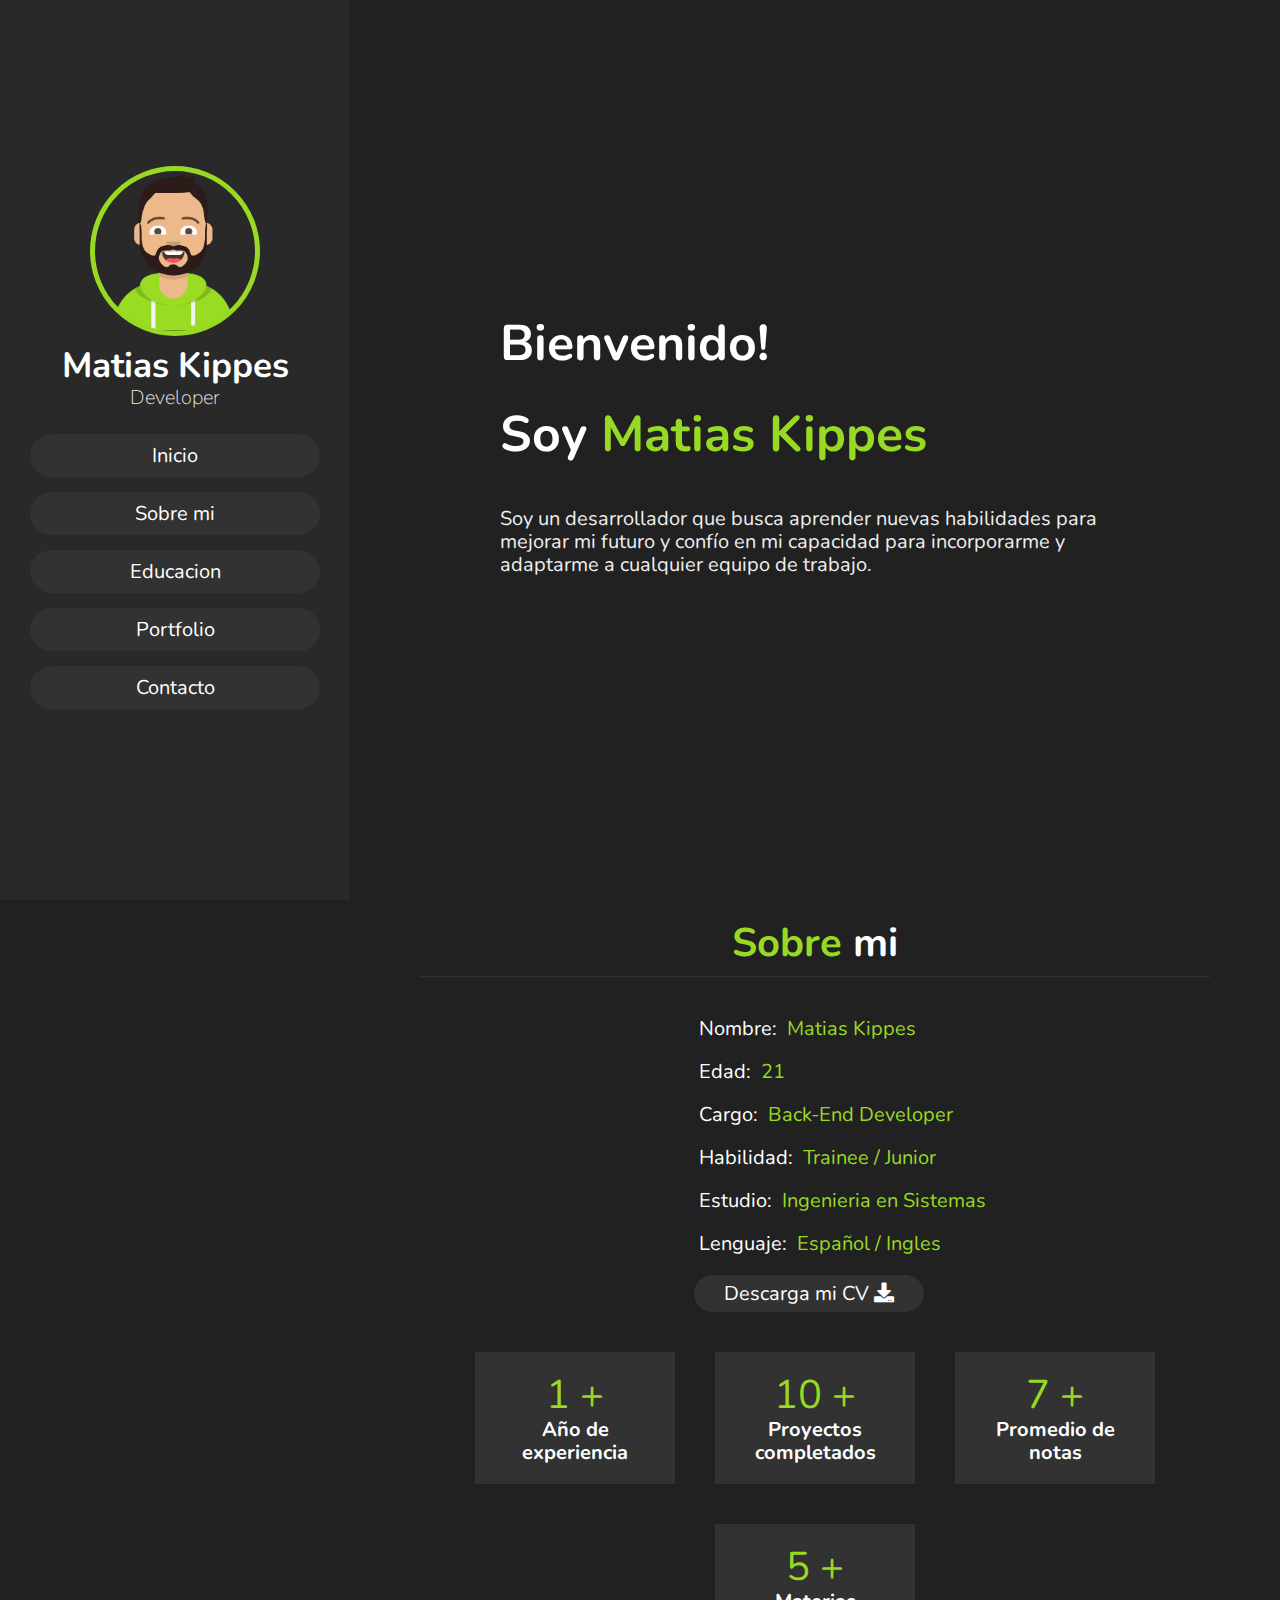
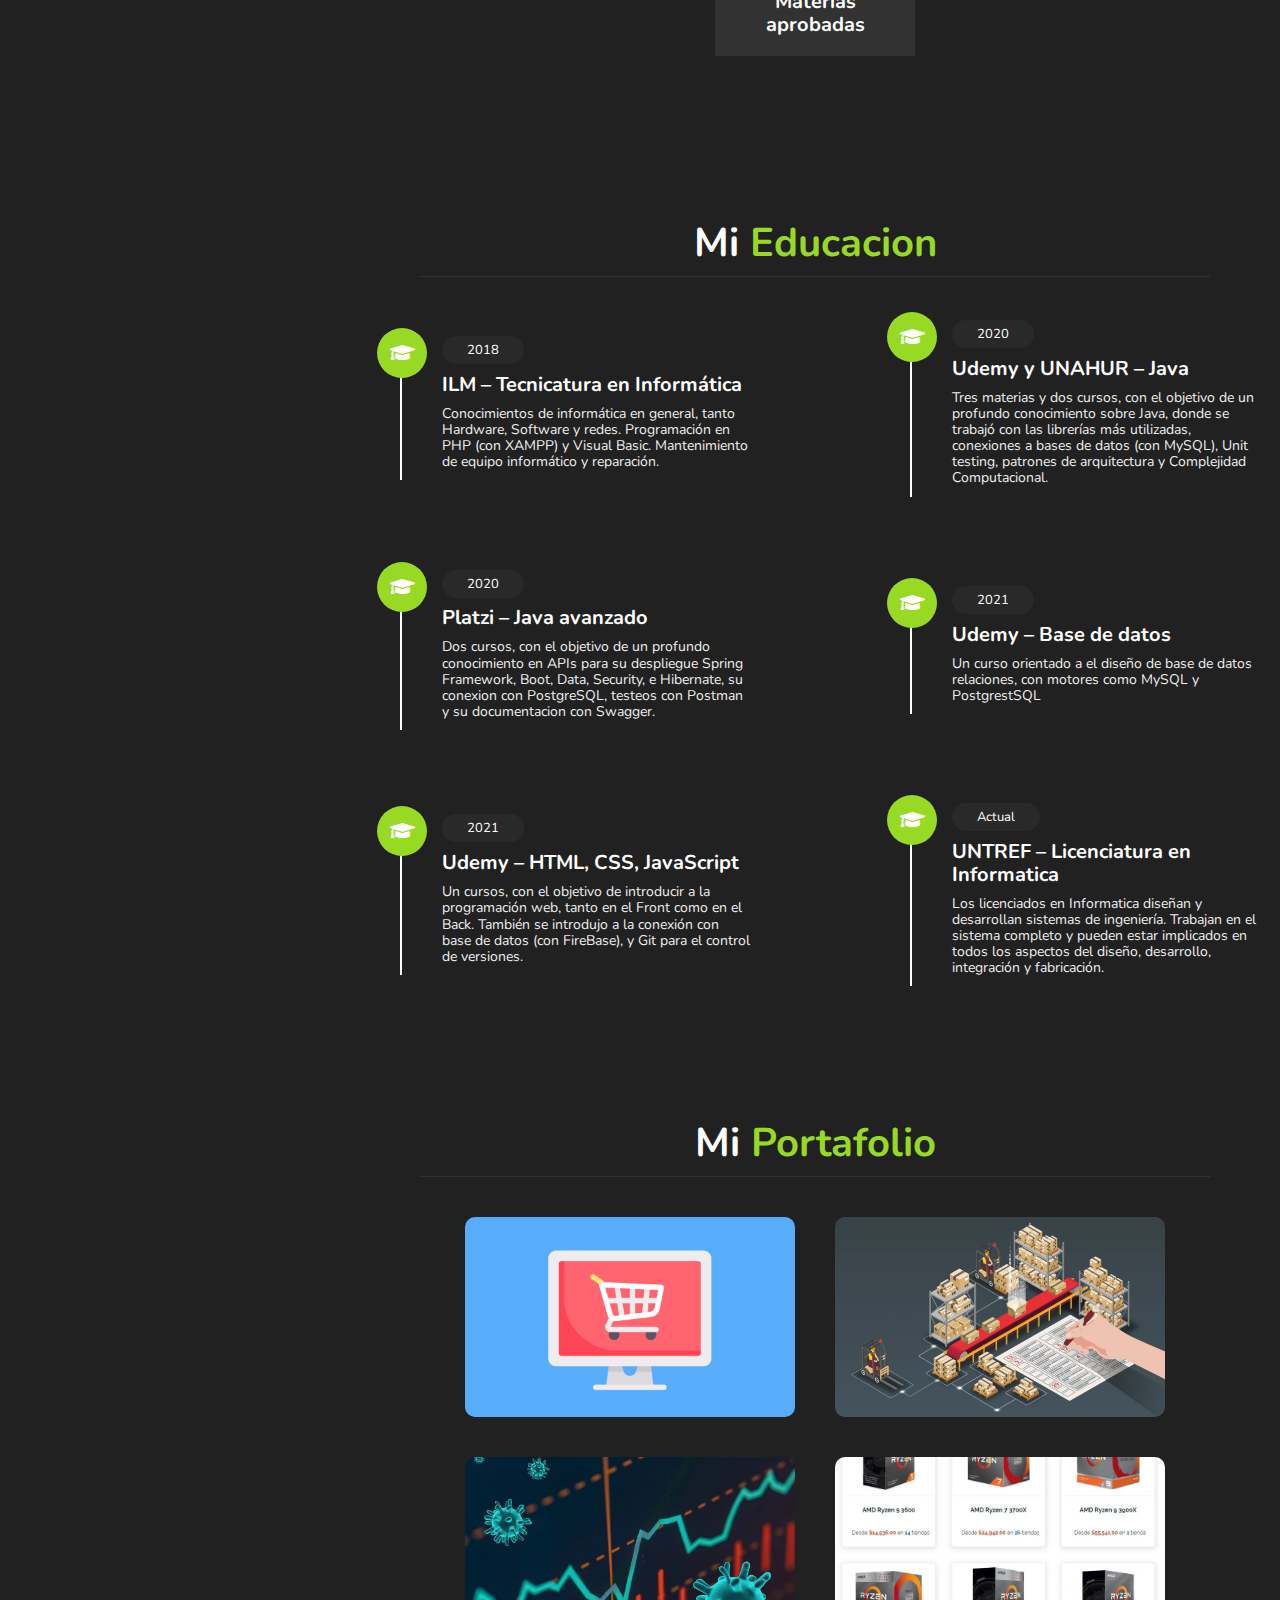
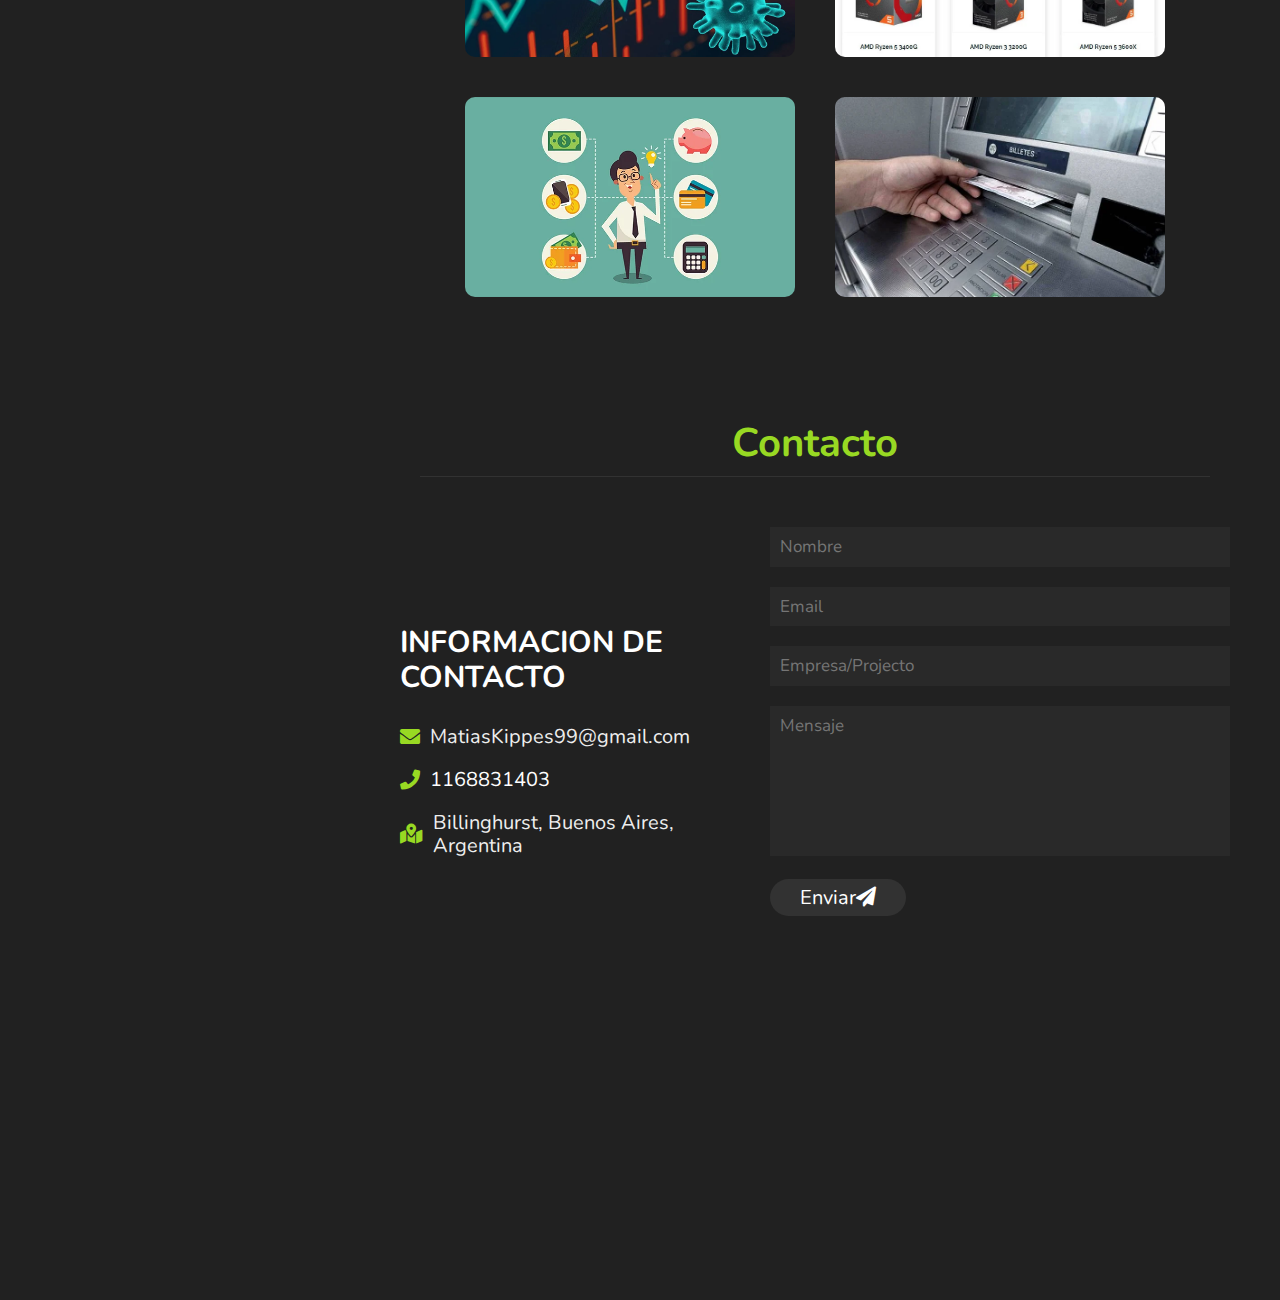
==== index.html @ c822c5a3 "Proyect Base" ====
<!DOCTYPE html>
<html lang="es">

    <head>
        <meta charset="UTF-8">
        <meta http-equiv="X-UA-Compatible" content="IE=edge">
        <meta name="viewport" content="width=device-width, initial-scale=1.0">
        <link rel="stylesheet" href="styles/normalize.css">
        <link rel="stylesheet" href="styles/style.css">
        <link rel="icon" type="image/png" href="images/portfolio.png" />
        <link rel="stylesheet" href="https://cdnjs.cloudflare.com/ajax/libs/font-awesome/5.15.3/css/all.min.css">
        <title>Matias Kippes</title>
    </head>

    <body>
        <header>
            <div class="user">
                <div class="profile-picture"></div>
                <h3 class="name">Matias Kippes</h3>
                <p class="post">Developer</p>
            </div>
            <nav class="navbar">
                <ul>
                    <li><a class="navbar__item" href="#home">Inicio</a></li>
                    <li><a class="navbar__item" href="#about">Sobre mi</a></li>
                    <li><a class="navbar__item" href="#education">Educacion</a></li>
                    <li><a class="navbar__item" href="#portfolio">Portfolio</a></li>
                    <li><a class="navbar__item" href="#contact">Contacto</a></li>
                </ul>
            </nav>
        </header>
        <div id="menu" class="fas fa-bars"></div>
        <section class="home" id="home">
            <h3>Bienvenido!</h3>
            <h1>Soy <span>Matias Kippes</span></h1>
            <p>Soy un desarrollador que busca aprender nuevas habilidades para mejorar mi futuro y confío en mi capacidad para incorporarme y adaptarme a cualquier equipo de trabajo.</p>
        </section>
        <section class="about" id="about">
            <h1 class="heading"><span>Sobre</span> mi</h1>
            <div class="row">
                <div class="info">
                    <h3><span>Nombre:</span> Matias Kippes</h3>
                    <h3><span>Edad:</span> 21</h3>
                    <h3><span>Cargo:</span> Back-End Developer</h3>
                    <h3><span>Habilidad:</span> Trainee / Junior</h3>
                    <h3><span>Estudio:</span> Ingenieria en Sistemas</h3>
                    <h3><span>Lenguaje:</span> Español / Ingles</h3>
                    <a href="data/Ramiro Ambrosetti CV.pdf"><button class="btn btn-cv">Descarga mi CV <i class="fas fa-download"></i></button></a>
                </div>
                <div class="counter">
                    <div class="box">
                        <span>1 +</span>
                        <h3>Año de experiencia</h3>
                    </div>
                    <div class="box">
                        <span>10 +</span>
                        <h3>Proyectos completados</h3>
                    </div>
                    <div class="box">
                        <span>7 +</span>
                        <h3>Promedio de notas</h3>
                    </div>
                    <div class="box">
                        <span>5 +</span>
                        <h3>Materias aprobadas</h3>
                    </div>
                </div>
            </div>
        </section>
        <section class="education" id="education">
            <h1 class="heading">Mi <span>Educacion</span></h1>
            <div class="box-container">
                <div class="box">
                    <i class="fas fa-graduation-cap"></i>
                    <span>2018</span>
                    <h3>ILM – Tecnicatura en Informática</h3>
                    <p>Conocimientos de informática en general, tanto Hardware, Software y redes. Programación en PHP (con XAMPP) y Visual Basic. Mantenimiento de equipo informático y reparación.</p>
                </div>
                <div class="box">
                    <i class="fas fa-graduation-cap"></i>
                    <span>2020</span>
                    <h3>Udemy y UNAHUR – Java</h3>
                    <p>Tres materias y dos cursos, con el objetivo de un profundo conocimiento sobre Java, donde se trabajó con las librerías más utilizadas, conexiones a bases de datos (con MySQL), Unit testing, patrones de arquitectura y Complejidad Computacional.</p>
                </div>
                <div class="box">
                    <i class="fas fa-graduation-cap"></i>
                    <span>2020</span>
                    <h3>Platzi – Java avanzado</h3>
                    <p>Dos cursos, con el objetivo de un profundo conocimiento en APIs para su despliegue Spring Framework, Boot, Data, Security, e Hibernate, su conexion con PostgreSQL, testeos con Postman y su documentacion con Swagger.</p>
                </div>
                <div class="box">
                    <i class="fas fa-graduation-cap"></i>
                    <span>2021</span>
                    <h3>Udemy – Base de datos</h3>
                    <p>Un curso orientado a el diseño de base de datos relaciones, con motores como MySQL y PostgrestSQL</p>
                </div>
                <div class="box">
                    <i class="fas fa-graduation-cap"></i>
                    <span>2021</span>
                    <h3>Udemy – HTML, CSS, JavaScript</h3>
                    <p>Un cursos, con el objetivo de introducir a la programación web, tanto en el Front como en el Back. También se introdujo a la conexión con base de datos (con FireBase), y Git para el control de versiones.</p>
                </div>
                <div class="box">
                    <i class="fas fa-graduation-cap"></i>
                    <span>Actual</span>
                    <h3>UNTREF – Licenciatura en Informatica</h3>
                    <p>Los licenciados en Informatica diseñan y desarrollan sistemas de ingeniería. Trabajan en el sistema completo y pueden estar implicados en todos los aspectos del diseño, desarrollo, integración y fabricación.</p>
                </div>
            </div>
        </section>
        <section class="portfolio" id="portfolio">
            <h1 class="heading">Mi <span>Portafolio</span></h1>
            <div class="box-container">
                <div class="box">
                    <img id="project_store" src="images/img6.jpg">
                </div>
                <div class="box">
                    <img id="project_inventory" src="images/img5.webp">
                </div>
                <div class="box">
                    <img id="project_covid" src="images/img1.webp">
                </div>
                <div class="box">
                    <img id="project_searcher" src="images/img3.webp">
                </div>
                <div class="box">
                    <img id="project_finance" src="images/img4.webp">
                </div>
                <div class="box">
                    <img id="project_cashier" src="images/img2.webp">
                </div>
            </div>
        </section>
        <section class="contact" id="contact">
            <h1 class="heading"><span>Contacto</span></h1>
            <div class="row">
                <div class="content">
                    <h3 class="title">Informacion de contacto</h3>
                    <div class="info">
                        <h3><i class="fas fa-envelope"></i>MatiasKippes99@gmail.com</h3>
                        <h3><i class="fas fa-phone"></i> <a class="info__link" href="https://wa.me/+541168831403">1168831403</a></h3>
                        <h3><i class="fas fa-map-marked-alt"></i> Billinghurst, Buenos Aires, Argentina</h3>
                    </div>
                </div>
                <form class="form">
                    <input type="text" placeholder="Nombre" class="box">
                    <input type="email" placeholder="Email" class="box">
                    <input type="text" placeholder="Empresa/Projecto" class="box">
                    <textarea name="" id="" cols="30" rows="10" class="box message" placeholder="Mensaje"></textarea>
                    <button type="submit" class="btn submit">Enviar<i class="fas fa-paper-plane"></i></button>
                </form>
            </div>
        </section>
        <script src="https://cdnjs.cloudflare.com/ajax/libs/jquery/3.6.0/jquery.min.js"></script>
        <script src="scripts/script.js"></script>
    </body>

</html>
---- styles/style.css ----
@import url('https://fonts.googleapis.com/css2?family=Nunito:wght@200;300;400;600&display=swap');
:root {
    --blue: #98D923;
    --dark: #212121;
    --darkgrey: #292929;
    --ligthgrey: #323232;
    --white: #fff;
    --ligthwhite: #eee;
}

* {
    font-family: 'Nunito', sans-serif;
    transition: all 0.3s linear;
}

*::selection {
    background: var(--blue);
    color: var(--ligthwhitewhite);
}

html {
    scroll-behavior: smooth;
    font-size: 62.5%;
    overflow-x: hidden;
}

html::-webkit-scrollbar {
    width: 1.4rem;
}

html::-webkit-scrollbar-track {
    background: var(--dark);
}

html::-webkit-scrollbar-thumb {
    background: var(--blue);
}

body {
    background: var(--dark);
    overflow-x: hidden;
    padding-left: 35rem;
}

section {
    min-height: 100vh;
    padding: 1rem;
}

.btn {
    padding: 0.7rem 3rem;
    background-color: var(--ligthgrey);
    color: var(--white);
    cursor: pointer;
    margin-top: 1rem;
    font-size: 2rem;
    border-radius: 5rem;
}

.btn:hover {
    background-color: var(--blue);
    color: var(--white);
}

.heading {
    text-align: center;
    margin: 0 6rem;
    font-size: 4rem;
    padding: 1rem;
    border-bottom: 0.1rem solid var(--ligthgrey);
    color: var(--white);
}

.heading span {
    color: var(--blue)
}

header {
    position: fixed;
    top: 0;
    left: 0;
    z-index: 1000;
    height: 100%;
    width: 35rem;
    background: var(--darkgrey);
    display: flex;
    align-items: center;
    justify-content: center;
    flex-flow: column;
    text-align: center;
}

.profile-picture {
    background: url(../images/face2.png);
    background-position: center;
    background-size: cover;
    height: 17rem;
    width: 17rem;
    border-radius: 50%;
    margin: auto;
    margin-bottom: 1rem;
    border: 0.5rem solid var(--blue);
    transition: all 0.1s linear;
}

.profile-picture:hover {
    background: url(../images/face.png);
    background-position: center;
    background-size: cover;
    height: 17rem;
    width: 17rem;
    border-radius: 50%;
    margin: auto;
    margin-bottom: 1rem;
    border: 0.5rem solid var(--blue);
}

header .user .name {
    font-size: 3.5rem;
    color: var(--white);
}

header .user .post {
    font-size: 2rem;
    color: var(--ligthwhite);
    font-weight: 200;
}

header .navbar {
    width: 100%;
}

header .navbar ul {
    list-style: none;
    padding: 1rem 3rem;
}

header .navbar ul li a {
    background: var(--ligthgrey);
    display: block;
    padding: 1rem;
    margin: 1.5rem 0;
    color: var(--white);
    font-size: 2rem;
    border-radius: 5rem;
}

header .navbar ul li a:hover {
    background: var(--blue);
}

#menu {
    position: fixed;
    top: 2rem;
    right: 2rem;
    background: var(--ligthgrey);
    color: var(--white);
    font-size: 2.5rem;
    cursor: pointer;
    padding: 1rem 1.5rem;
    z-index: 1000;
    display: none;
}

.home {
    display: flex;
    justify-content: center;
    flex-flow: column;
    padding: 0 15rem;
}

.home h3 {
    font-size: 5rem;
    color: var(--white);
}

.home h1 {
    font-size: 5rem;
    color: var(--white);
}

.home h1 span {
    font-size: 5rem;
    color: var(--blue);
}

.home p {
    font-size: 2rem;
    color: var(--ligthwhite);
    padding: 1rem 0;
}

.about .row {
    display: flex;
    align-items: center;
    justify-content: space-evenly;
    flex-wrap: wrap;
    padding: 1rem 0;
}

.about .row .info {
    padding: 2rem 1rem;
    padding-left: 6rem;
}

.info__link {
    text-decoration: none;
    color: var(--white);
}

.about .row .info h3 {
    font-size: 2rem;
    color: var(--blue);
    padding: 1rem 0;
    font-weight: normal;
}

.about .row .info span {
    color: var(--white);
    padding: 0 0.5rem;
}

.about .row .counter {
    display: flex;
    justify-content: center;
    flex-wrap: wrap;
}

.about .row .counter .box {
    width: 20rem;
    background: var(--ligthgrey);
    text-align: center;
    padding: 2rem;
    margin: 2rem;
}

.about .row .counter .box span {
    font-size: 4rem;
    color: var(--blue);
}

.about .row .counter .box h3 {
    font-size: 2rem;
    color: var(--white);
}

.education .box-container {
    display: flex;
    align-items: center;
    justify-content: space-between;
    flex-wrap: wrap;
    padding: 1rem 0;
    padding-left: 3rem;
}

.education .box-container .box {
    width: 35rem;
    margin: 4rem 1rem;
    padding-left: 4rem;
    border-left: 0.2rem solid var(--white);
    position: relative;
}

.education .box-container .box span {
    font-size: 1.3rem;
    background-color: var(--darkgrey);
    color: var(--white);
    border-radius: 5rem;
    padding: 0.5rem 2.5rem;
}

.education .box-container .box h3 {
    font-size: 2rem;
    color: var(--white);
    padding-top: 1.5rem;
}

.education .box-container .box p {
    font-size: 1.4rem;
    color: var(--ligthwhite);
    padding: 1rem 0;
}

.education .box-container .box i {
    position: absolute;
    top: -1.5rem;
    left: -2.5rem;
    height: 5rem;
    width: 5rem;
    border-radius: 50%;
    line-height: 5rem;
    text-align: center;
    font-size: 2rem;
    color: var(--white);
    background: var(--blue);
}

.portfolio .box-container {
    display: flex;
    align-items: center;
    justify-content: center;
    flex-wrap: wrap;
    padding: 2rem 0;
}

.portfolio .box-container .box {
    height: 20rem;
    width: 33rem;
    border-radius: 1rem;
    margin: 2rem;
    overflow: hidden;
    cursor: pointer;
}

.portfolio .box-container .box img {
    height: 100%;
    width: 100%;
    object-fit: cover;
}

.portfolio .box-container .box img:hover {
    transform: scale(1.2);
}

@media (max-width:1200px) {
    html {
        font-size: 55%;
    }
    .home {
        padding: 1rem 4rem;
    }
}

@media (max-width:1010px) {
    .education .box-container .box {
        width: 100%;
    }
}

@media (max-width:900px) {
    header {
        left: -120%;
        transition: all 0.4s linear;
    }
    #menu {
        display: block;
        transition: all 0.4s linear;
    }
    .toggle {
        opacity: 0.99;
        left: 0%;
        transition: all 0.4s linear;
    }
    body {
        padding: 0;
    }
    .education .box-container .box {
        width: 27rem;
    }
    .portfolio .box-container .box {
        width: 50%;
    }
    .portfolio .box-container .box {
        width: 80%;
    }
}

.contact .row {
    display: flex;
    align-items: center;
    justify-content: center;
    flex-wrap: wrap;
}

.contact .row .content {
    flex: 1 1 30rem;
    padding: 4rem;
    padding-bottom: 0;
}

.contact .row .content .title {
    text-transform: uppercase;
    color: var(--white);
    font-size: 3rem;
    padding-bottom: 2rem;
}

.contact .row .content .info h3 {
    display: flex;
    align-items: center;
    font-size: 2rem;
    color: var(--ligthwhite);
    padding: 1rem 0;
    font-weight: normal;
}

.contact .row .content .info h3 i {
    padding-right: 1rem;
    color: var(--blue);
}

.contact .row form {
    flex: 1 1 45rem;
    padding: 2rem;
    margin: 2rem;
    margin-bottom: 4rem;
}

.contact .row form .box {
    padding: 1rem;
    margin: 1rem 0;
    background: var(--darkgrey);
    color: var(--white);
    text-transform: none;
    font-size: 1.7rem;
    width: 100%;
}

.contact .row form .box::placeholder {
    text-transform: capitalize;
}

.contact .row form .message {
    height: 15rem;
    resize: none;
}

@media (max-width:768px) {
    html {
        font-size: 50%;
    }
    .home {
        padding: 1rem 2rem;
    }
    .portfolio .box-container .box {
        width: 80%;
    }
}

@media (max-width:520px) {
    header {
        width: 100vw;
    }
    .home {
        padding: 2rem;
    }
    .home h1,
    .home h1 span {
        font-size: 4rem;
    }
    html {
        font-size: 40%;
    }
    .btn-cv {
        margin-top: 2.5rem;
        text-align: center;
    }
    .box h3 {
        margin-top: 1.5rem;
        font-weight: 100;
    }
    .heading {
        margin: 0 3rem;
    }
    .about .row .counter .box {
        width: 70%;
    }
    .education .box-container .box {
        width: 100%;
    }
    .portfolio .box-container .box {
        width: 100%;
    }
    .contact .row form {
        margin: 3rem 0;
    }
}
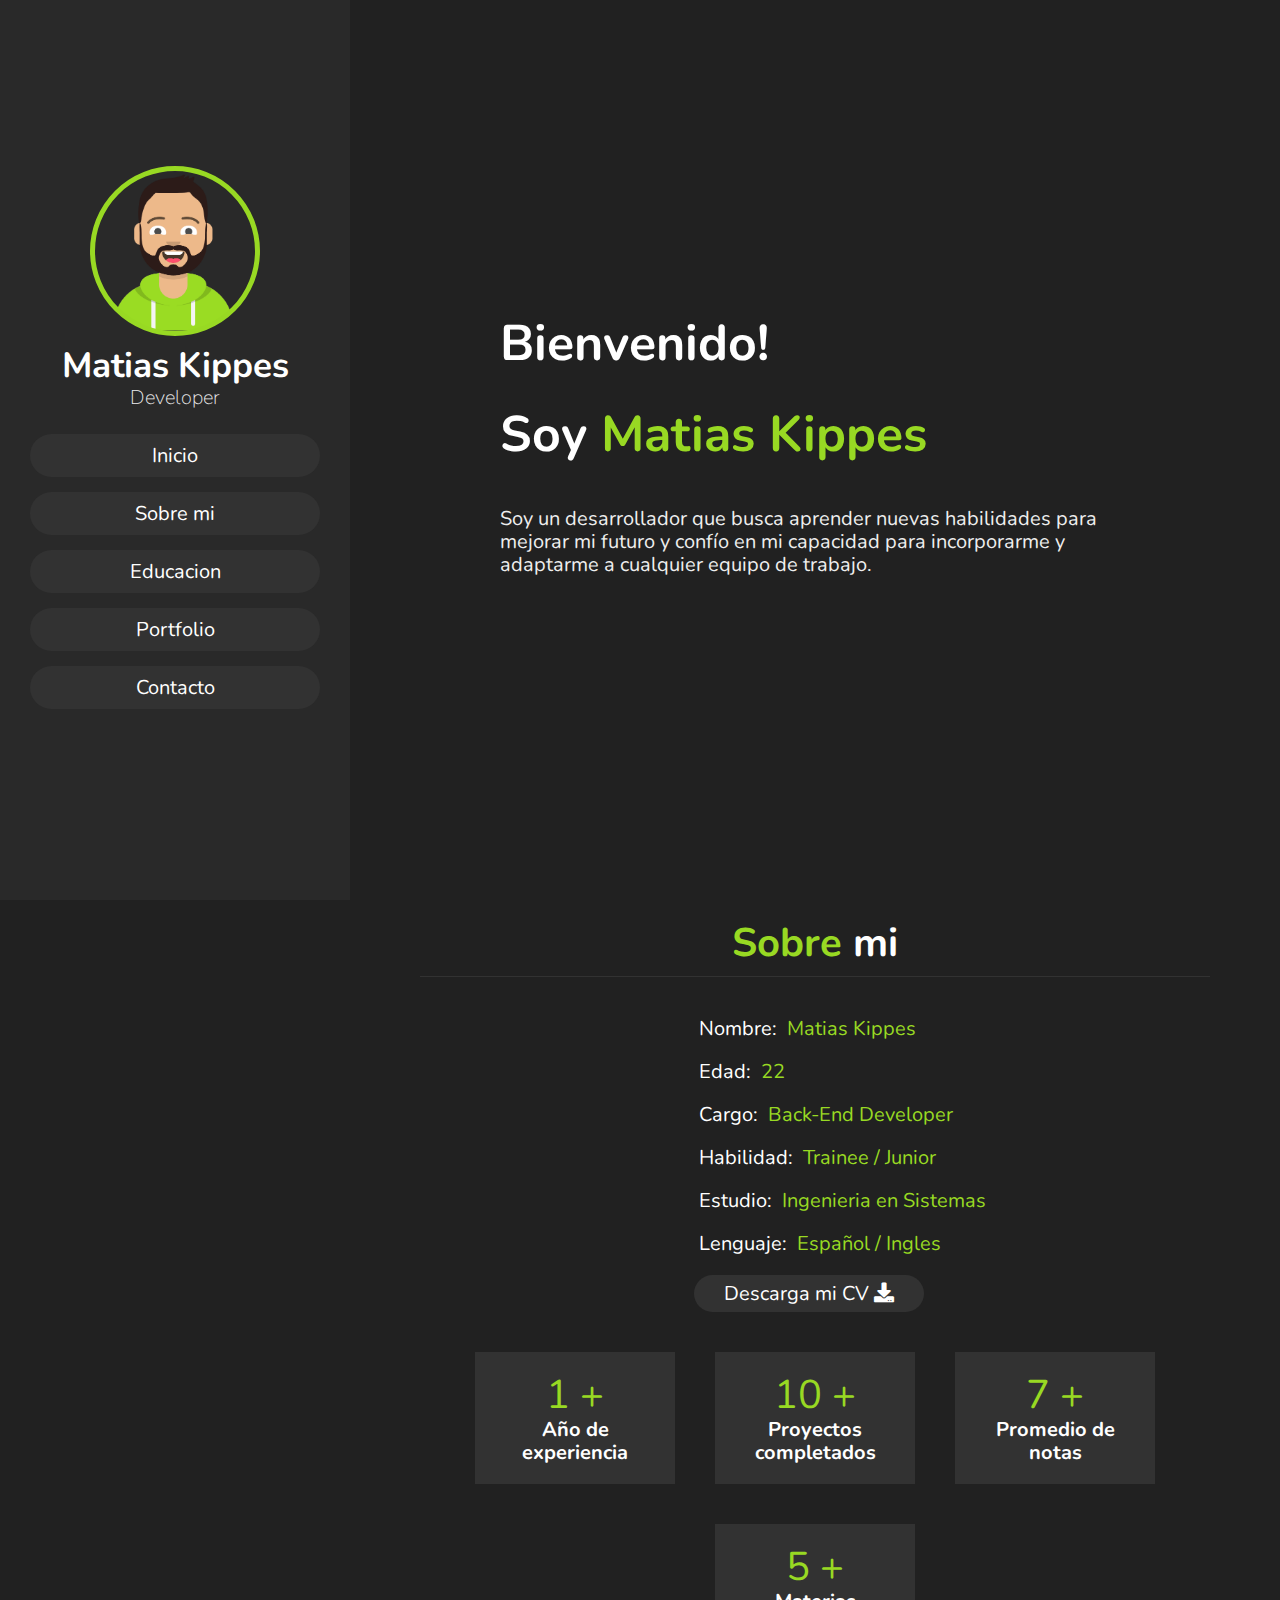
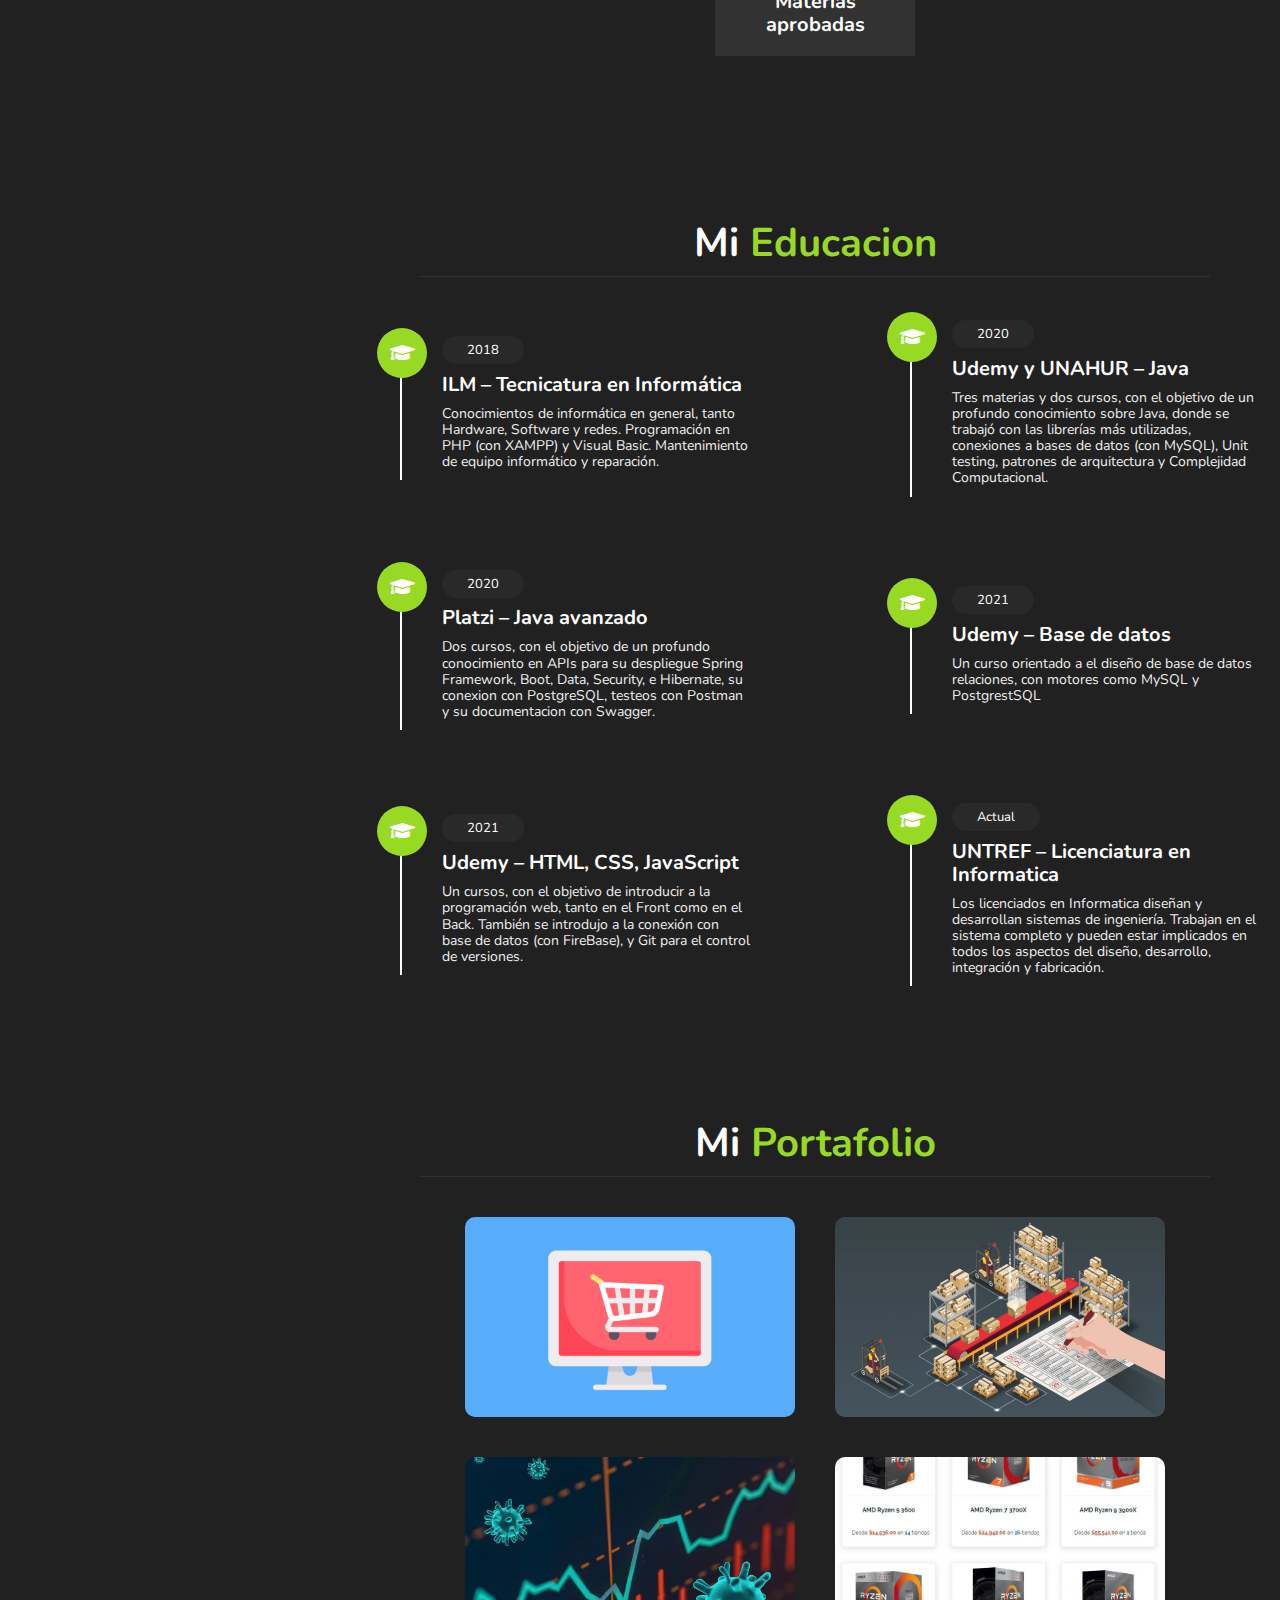
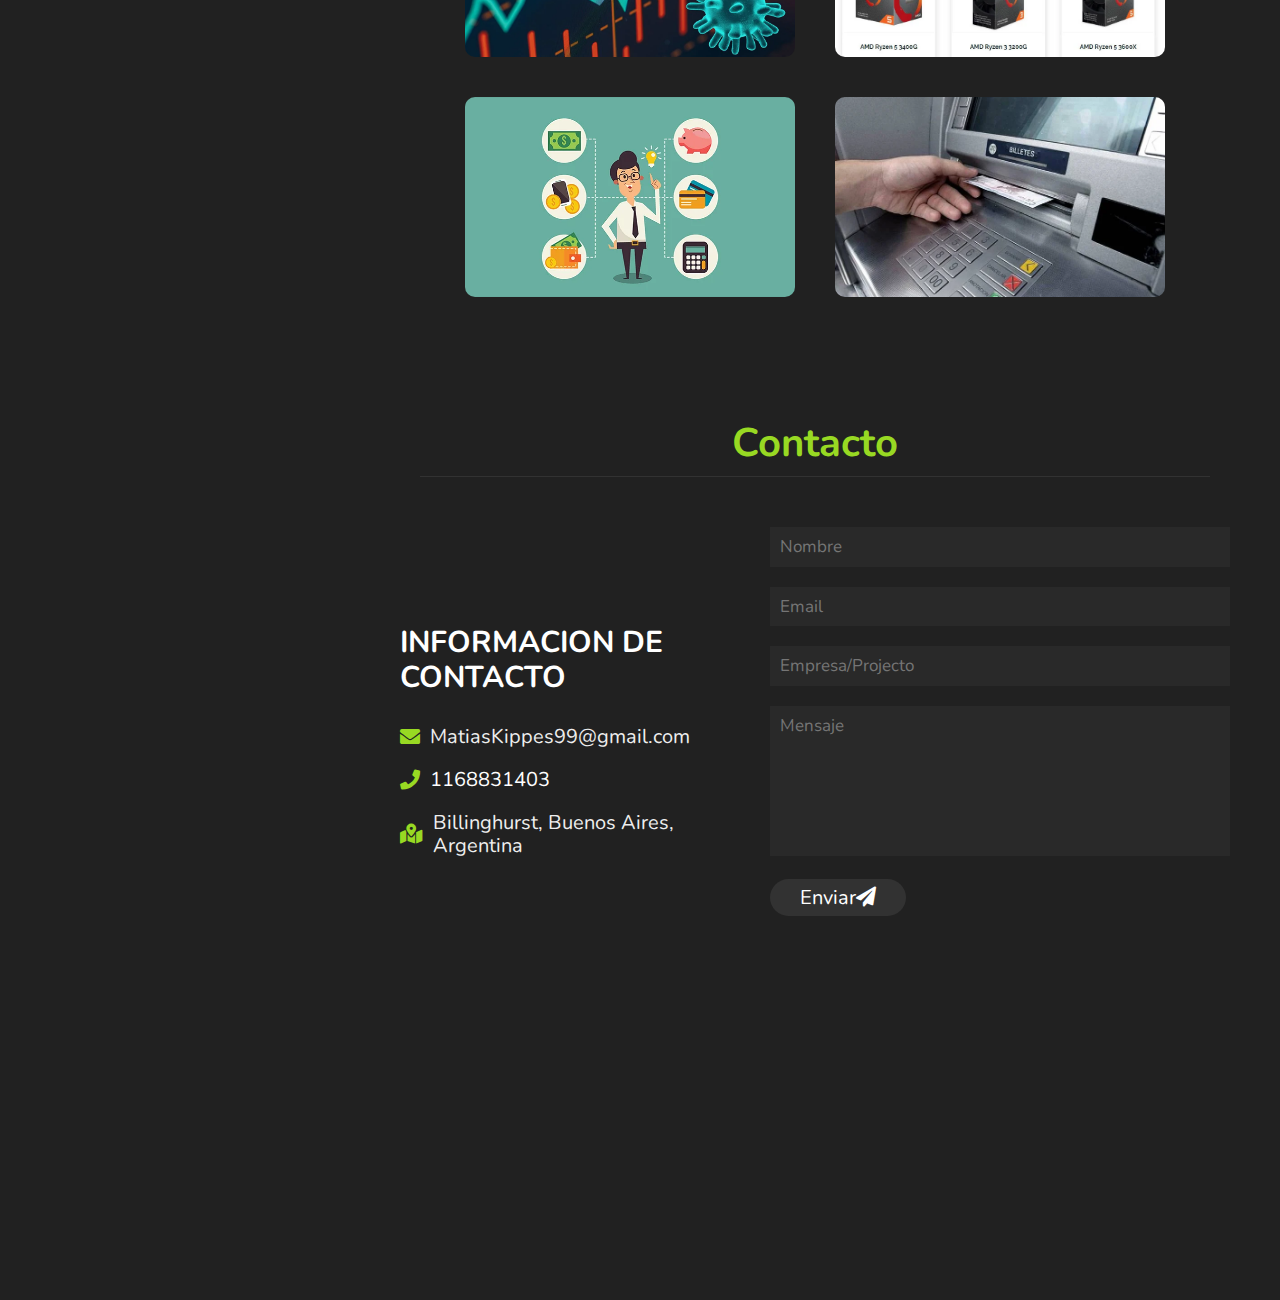
==== commit c6d2867a: "cambie edad" ====
--- a/index.html
+++ b/index.html
@@ -40,12 +40,12 @@
             <div class="row">
                 <div class="info">
                     <h3><span>Nombre:</span> Matias Kippes</h3>
-                    <h3><span>Edad:</span> 21</h3>
+                    <h3><span>Edad:</span> 22</h3>
                     <h3><span>Cargo:</span> Back-End Developer</h3>
                     <h3><span>Habilidad:</span> Trainee / Junior</h3>
                     <h3><span>Estudio:</span> Ingenieria en Sistemas</h3>
                     <h3><span>Lenguaje:</span> Español / Ingles</h3>
-                    <a href="data/Ramiro Ambrosetti CV.pdf"><button class="btn btn-cv">Descarga mi CV <i class="fas fa-download"></i></button></a>
+                    <a href="data/MATIASKIPPES-CV2022.pdf"><button class="btn btn-cv">Descarga mi CV <i class="fas fa-download"></i></button></a>
                 </div>
                 <div class="counter">
                     <div class="box">
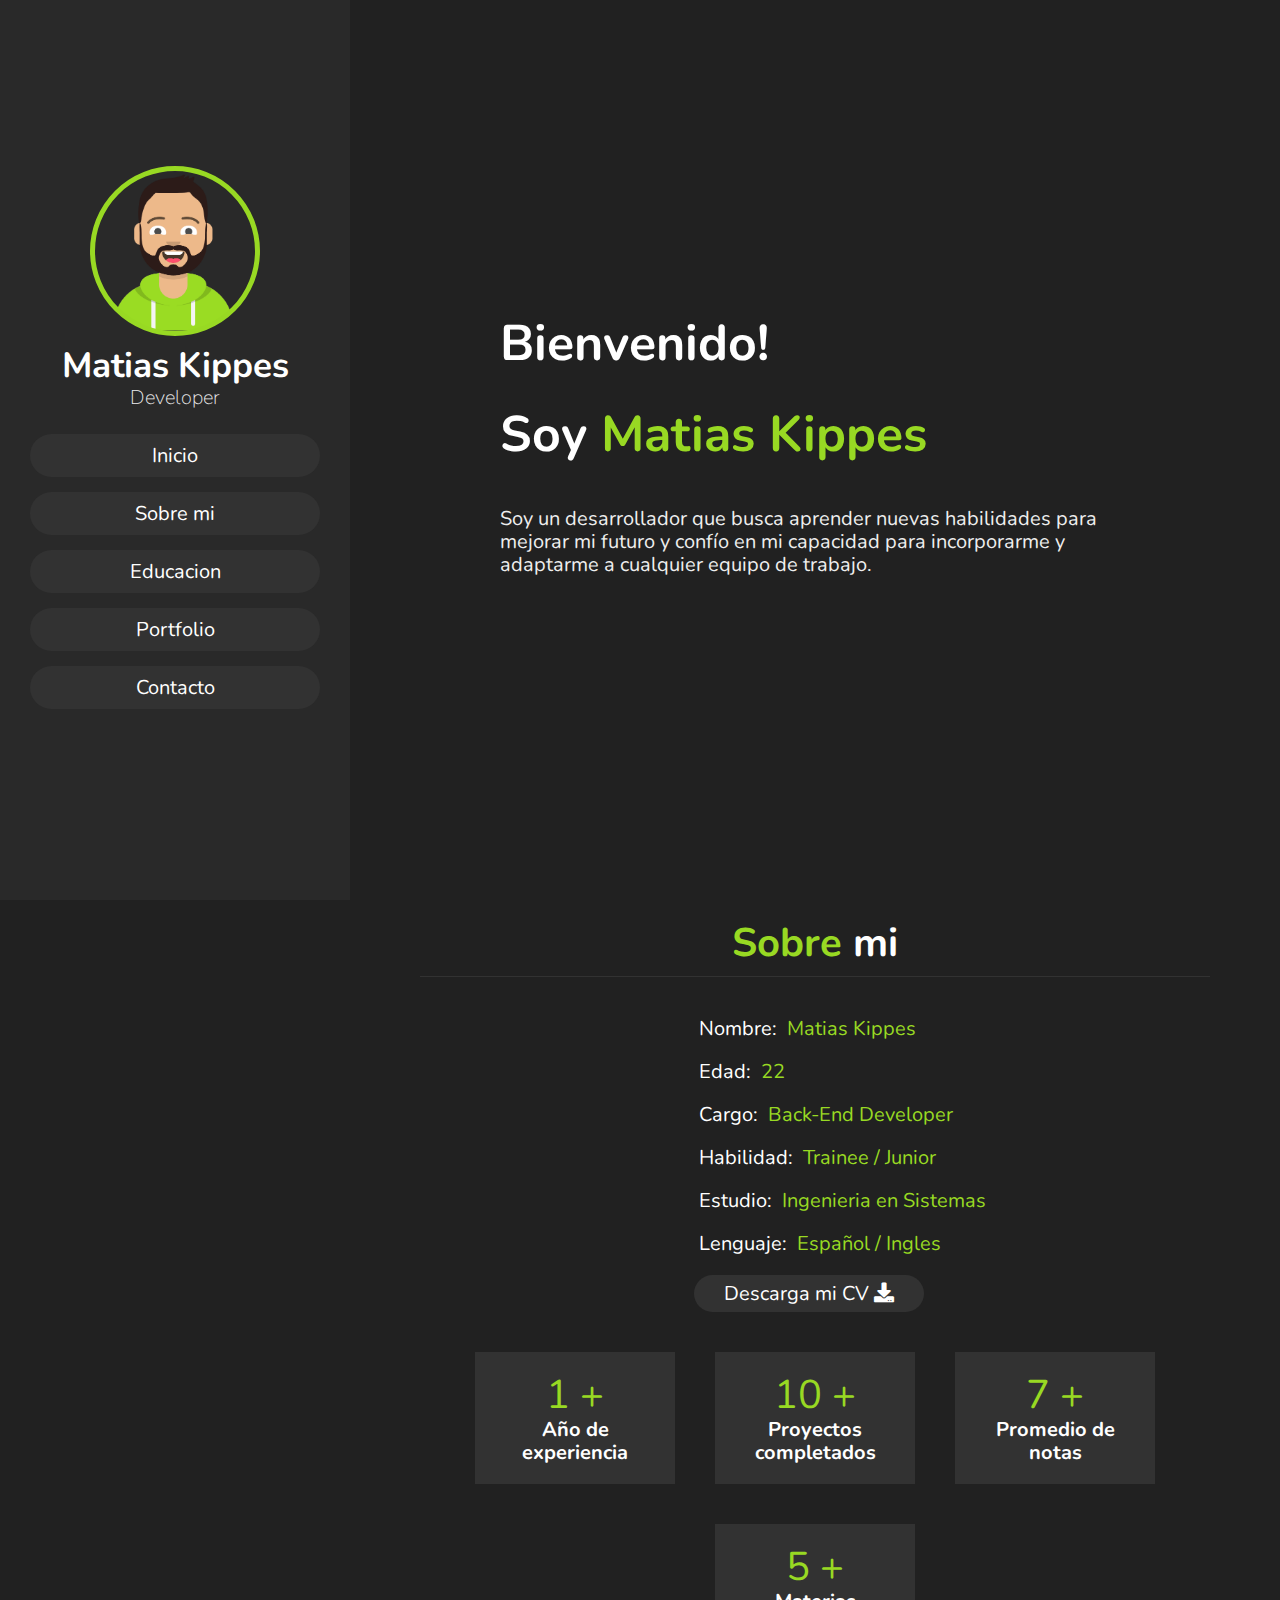
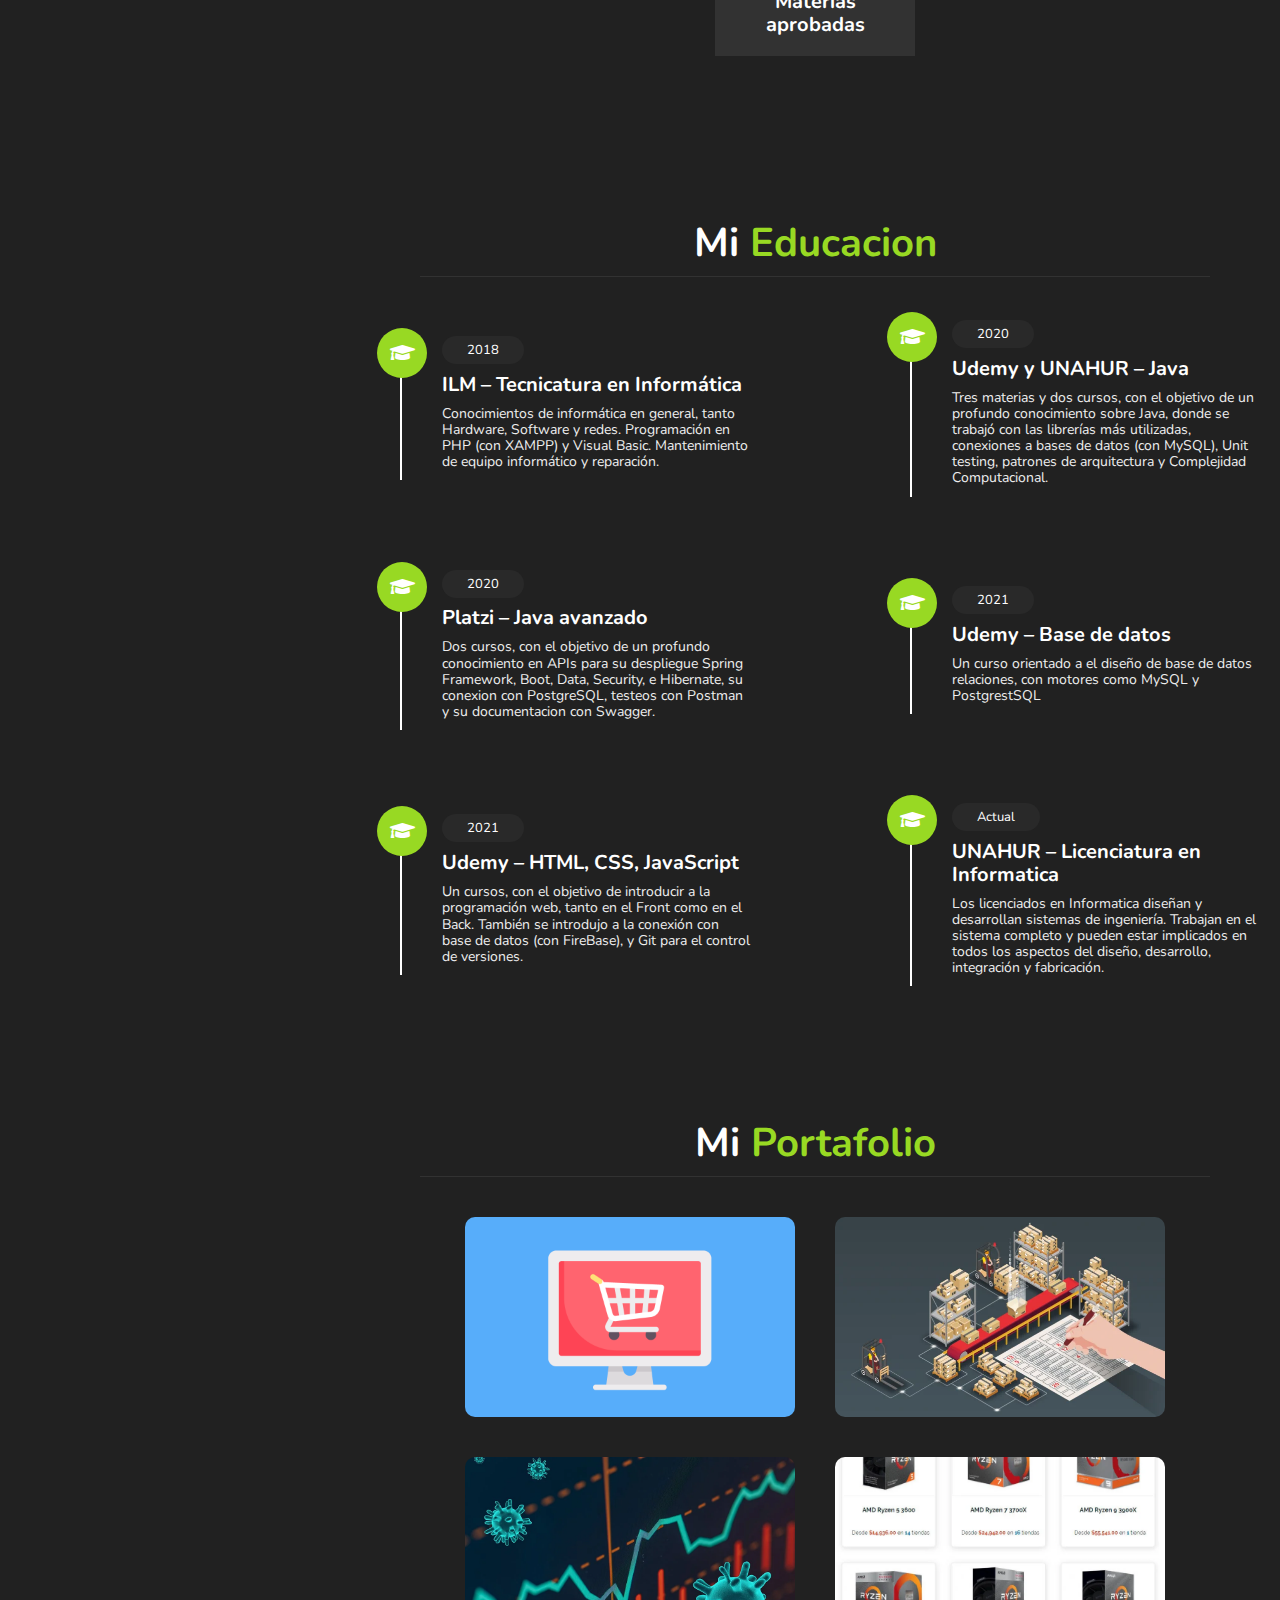
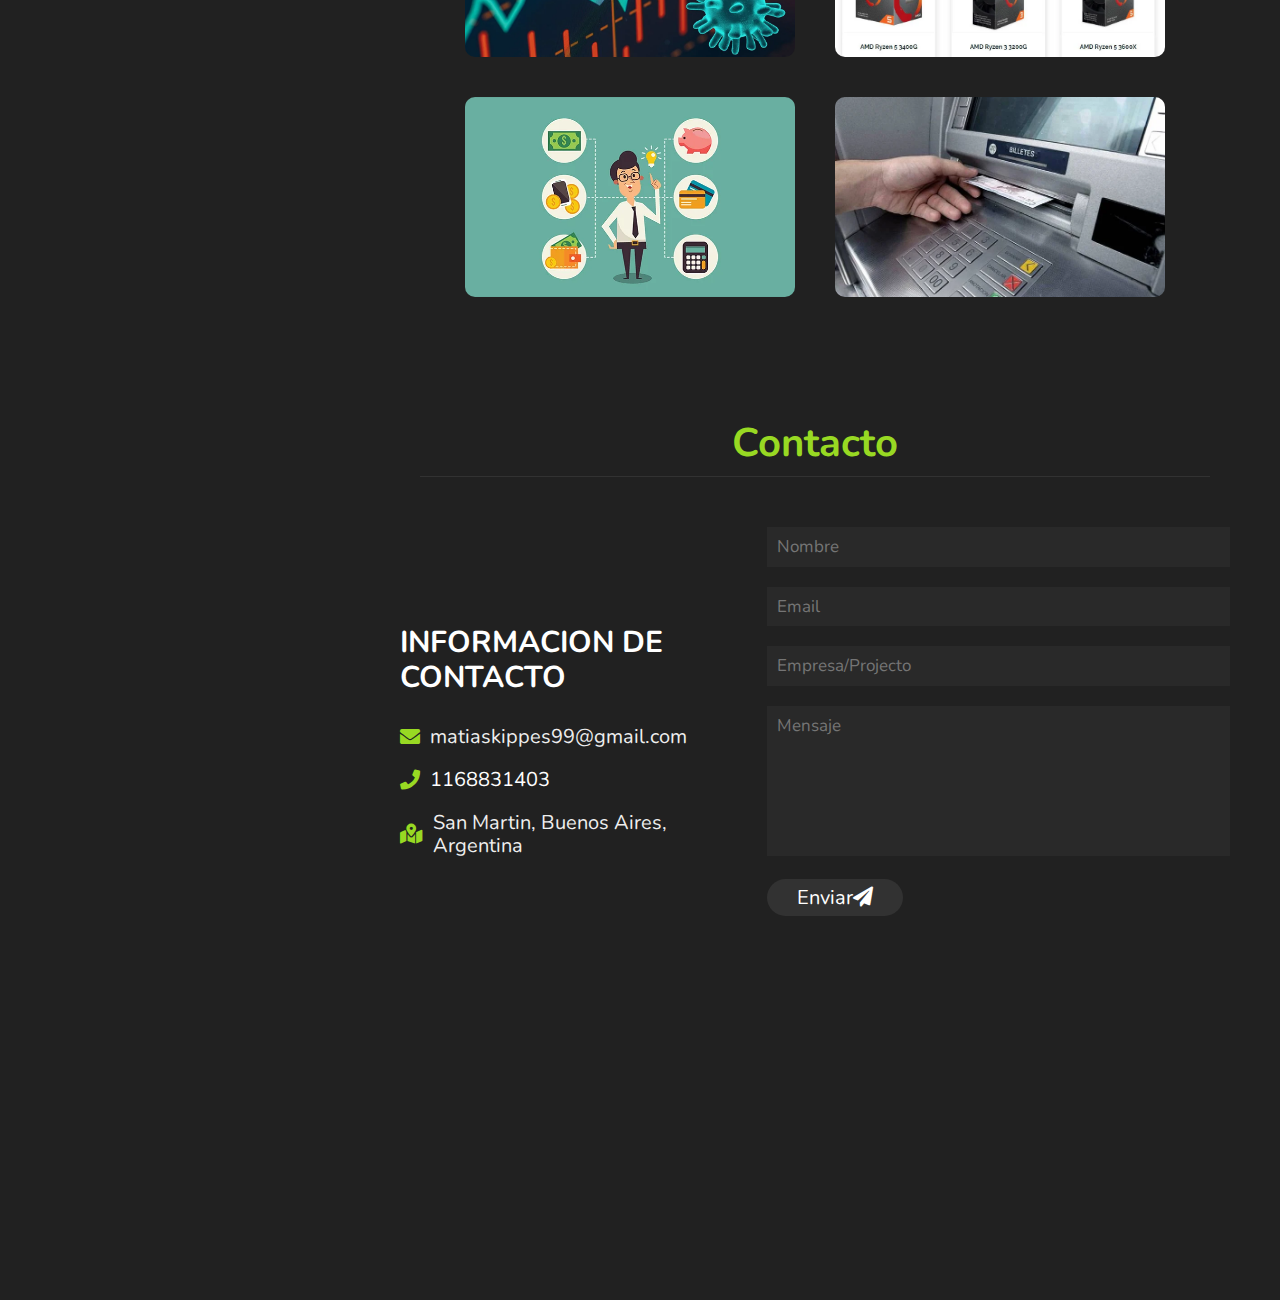
==== commit 5caf9946: "ubicacion, facultad y email" ====
--- a/index.html
+++ b/index.html
@@ -103,7 +103,7 @@
                 <div class="box">
                     <i class="fas fa-graduation-cap"></i>
                     <span>Actual</span>
-                    <h3>UNTREF – Licenciatura en Informatica</h3>
+                    <h3>UNAHUR – Licenciatura en Informatica</h3>
                     <p>Los licenciados en Informatica diseñan y desarrollan sistemas de ingeniería. Trabajan en el sistema completo y pueden estar implicados en todos los aspectos del diseño, desarrollo, integración y fabricación.</p>
                 </div>
             </div>
@@ -137,9 +137,9 @@
                 <div class="content">
                     <h3 class="title">Informacion de contacto</h3>
                     <div class="info">
-                        <h3><i class="fas fa-envelope"></i>MatiasKippes99@gmail.com</h3>
+                        <h3><i class="fas fa-envelope"></i>matiaskippes99@gmail.com</h3>
                         <h3><i class="fas fa-phone"></i> <a class="info__link" href="https://wa.me/+541168831403">1168831403</a></h3>
-                        <h3><i class="fas fa-map-marked-alt"></i> Billinghurst, Buenos Aires, Argentina</h3>
+                        <h3><i class="fas fa-map-marked-alt"></i> San Martin, Buenos Aires, Argentina</h3>
                     </div>
                 </div>
                 <form class="form">
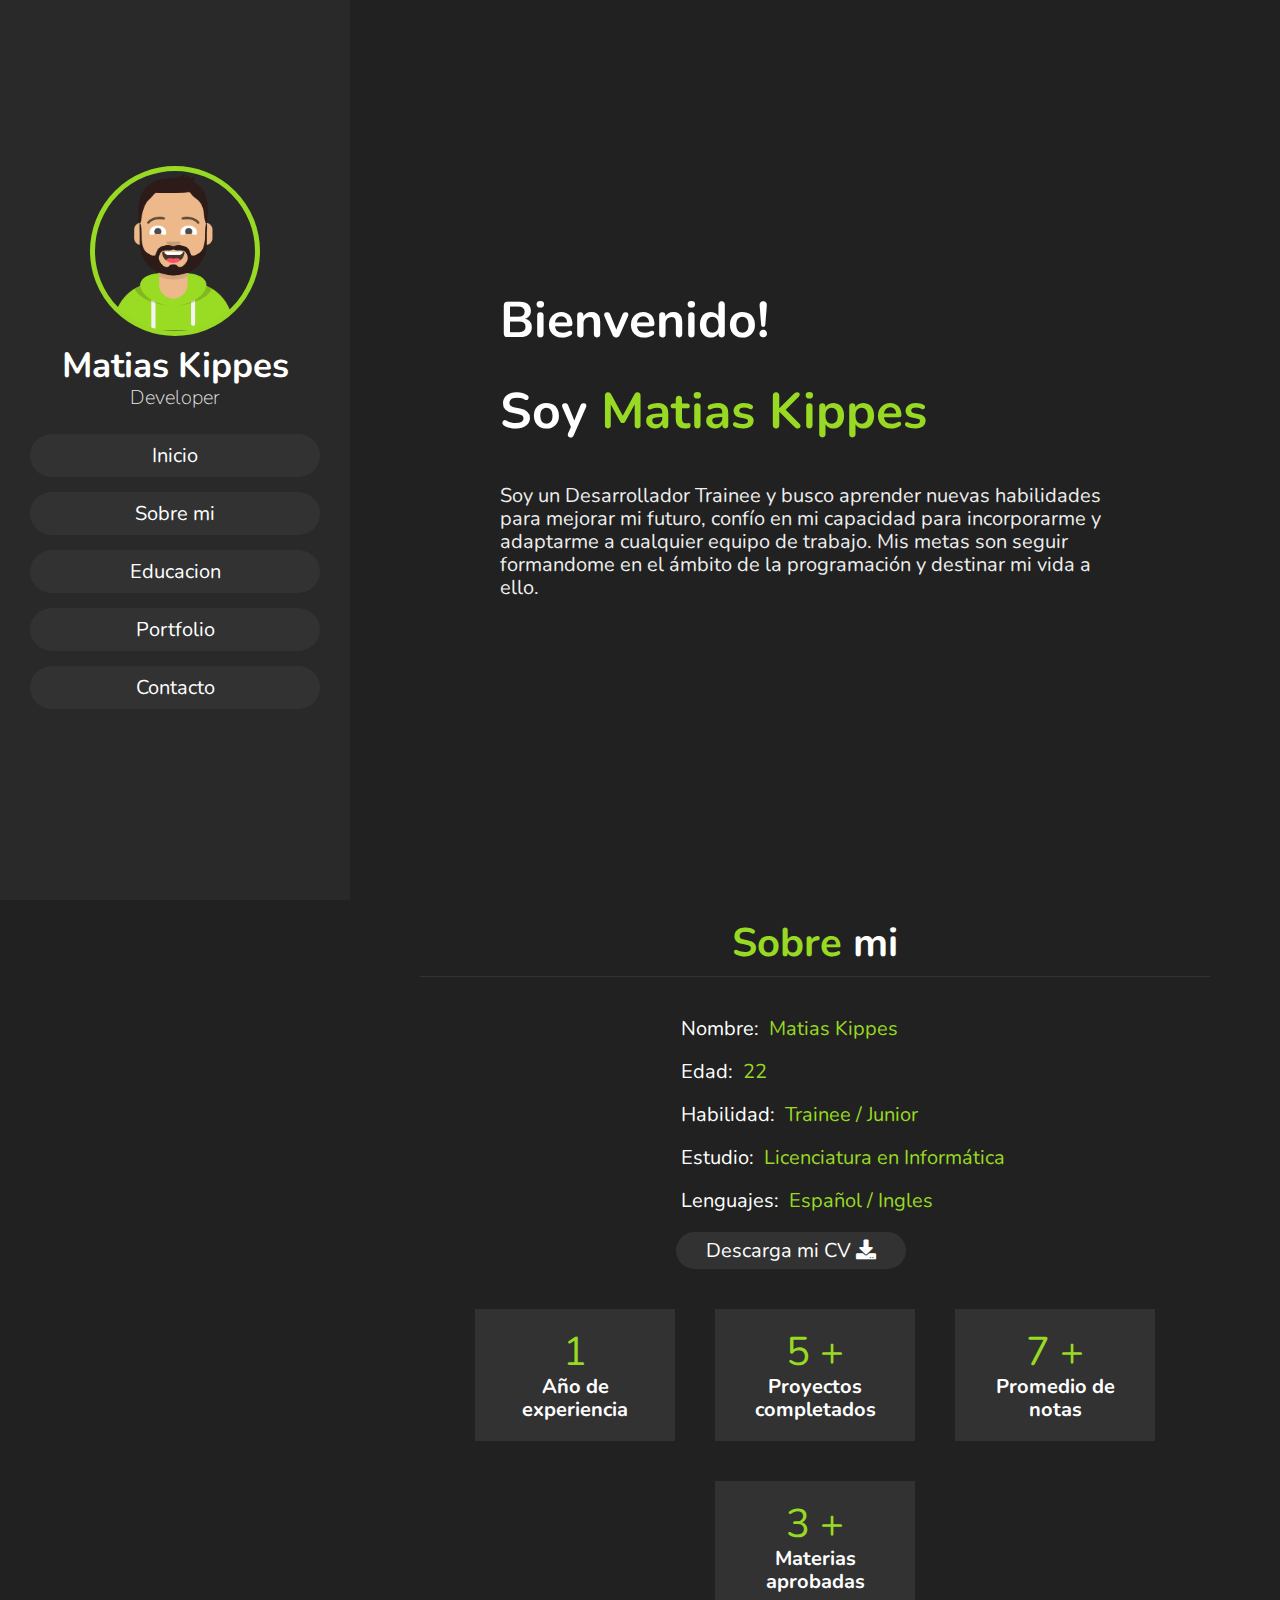
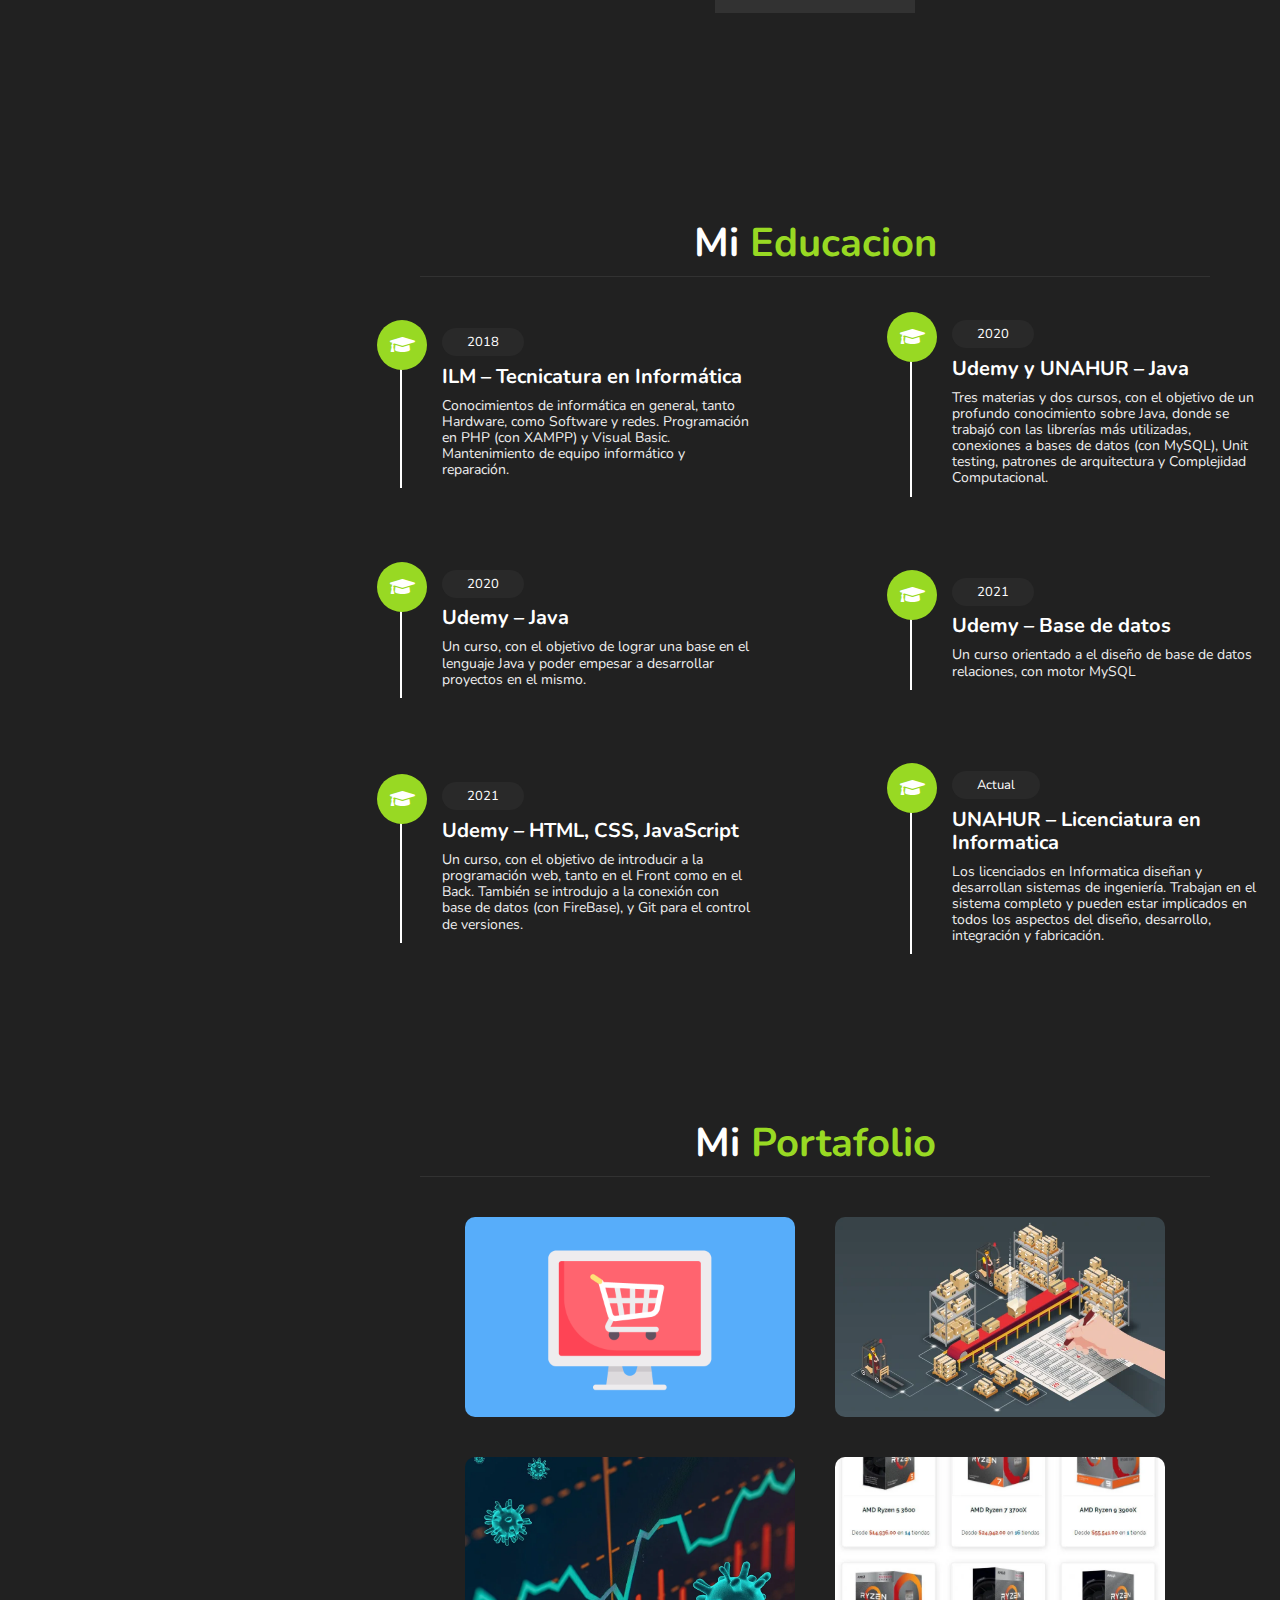
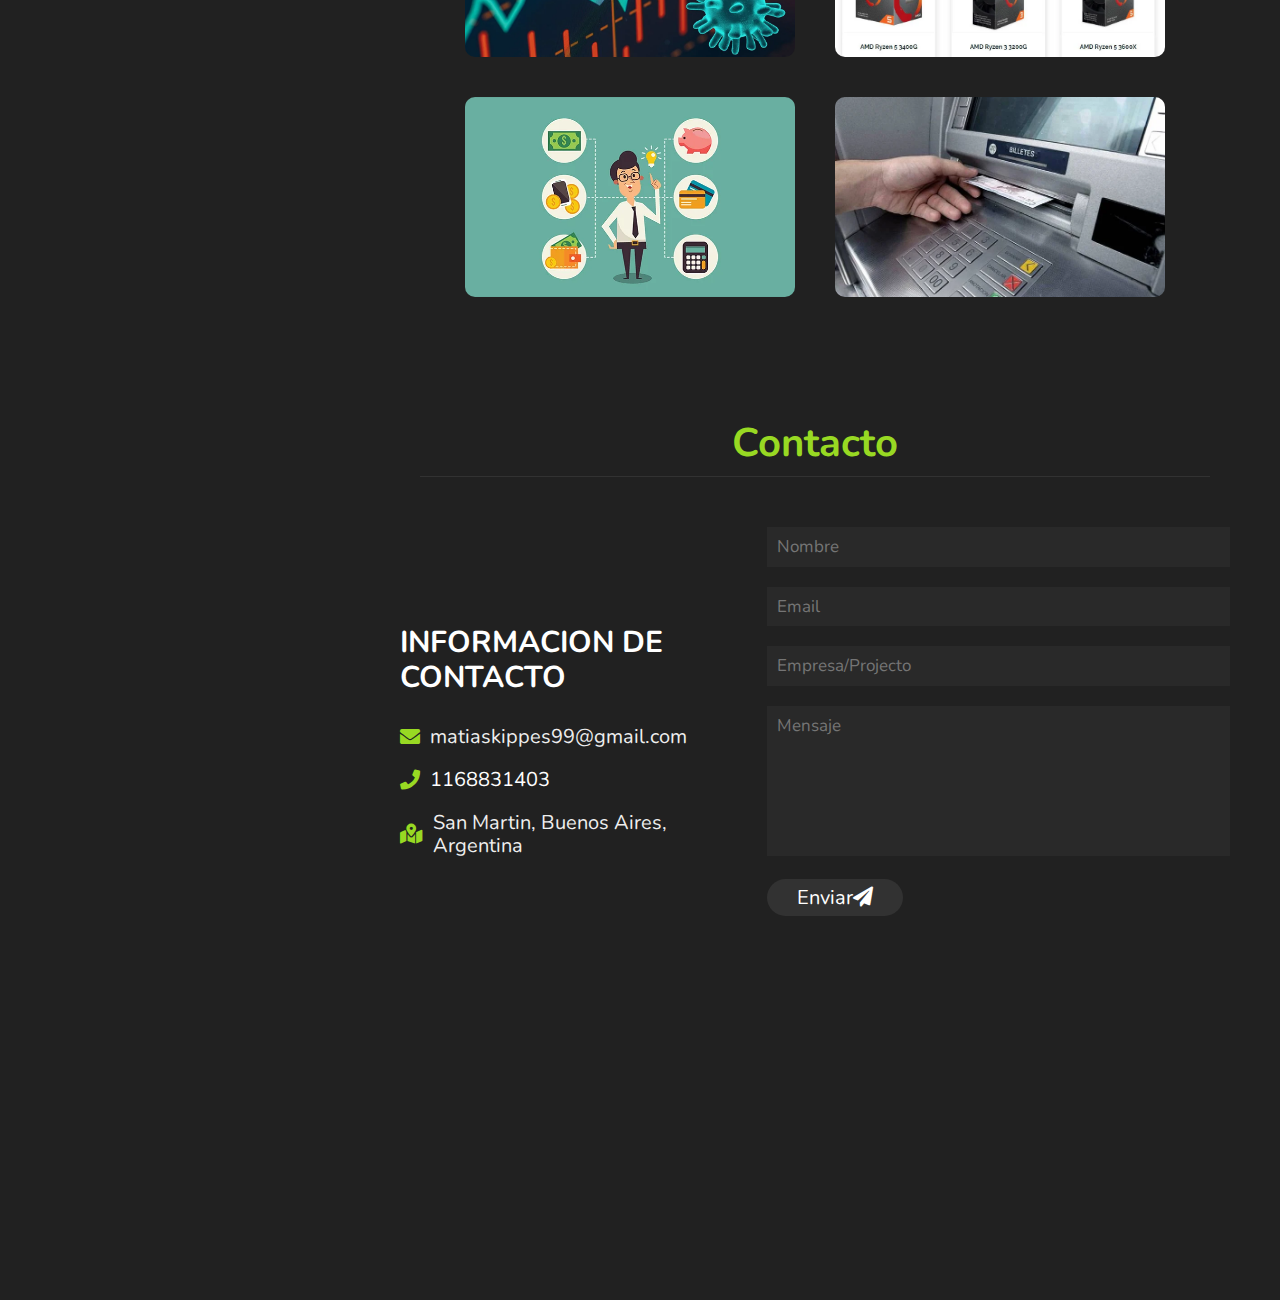
==== commit 5f1c3a8c: "Actualizacion 23/11" ====
--- a/index.html
+++ b/index.html
@@ -33,7 +33,7 @@
         <section class="home" id="home">
             <h3>Bienvenido!</h3>
             <h1>Soy <span>Matias Kippes</span></h1>
-            <p>Soy un desarrollador que busca aprender nuevas habilidades para mejorar mi futuro y confío en mi capacidad para incorporarme y adaptarme a cualquier equipo de trabajo.</p>
+            <p>Soy un Desarrollador Trainee y busco aprender nuevas habilidades para mejorar mi futuro, confío en mi capacidad para incorporarme y adaptarme a cualquier equipo de trabajo. Mis metas son seguir formandome en el ámbito de la programación y destinar mi vida a ello.</p>
         </section>
         <section class="about" id="about">
             <h1 class="heading"><span>Sobre</span> mi</h1>
@@ -41,19 +41,18 @@
                 <div class="info">
                     <h3><span>Nombre:</span> Matias Kippes</h3>
                     <h3><span>Edad:</span> 22</h3>
-                    <h3><span>Cargo:</span> Back-End Developer</h3>
                     <h3><span>Habilidad:</span> Trainee / Junior</h3>
-                    <h3><span>Estudio:</span> Ingenieria en Sistemas</h3>
-                    <h3><span>Lenguaje:</span> Español / Ingles</h3>
-                    <a href="data/MATIASKIPPES-CV2022.pdf"><button class="btn btn-cv">Descarga mi CV <i class="fas fa-download"></i></button></a>
+                    <h3><span>Estudio:</span> Licenciatura en Informática</h3>
+                    <h3><span>Lenguajes:</span> Español / Ingles</h3>
+                    <a href="data/KippesMatiasCV.pdf"><button class="btn btn-cv">Descarga mi CV <i class="fas fa-download"></i></button></a>
                 </div>
                 <div class="counter">
                     <div class="box">
-                        <span>1 +</span>
+                        <span>1</span>
                         <h3>Año de experiencia</h3>
                     </div>
                     <div class="box">
-                        <span>10 +</span>
+                        <span>5 +</span>
                         <h3>Proyectos completados</h3>
                     </div>
                     <div class="box">
@@ -61,7 +60,7 @@
                         <h3>Promedio de notas</h3>
                     </div>
                     <div class="box">
-                        <span>5 +</span>
+                        <span>3 +</span>
                         <h3>Materias aprobadas</h3>
                     </div>
                 </div>
@@ -74,7 +73,7 @@
                     <i class="fas fa-graduation-cap"></i>
                     <span>2018</span>
                     <h3>ILM – Tecnicatura en Informática</h3>
-                    <p>Conocimientos de informática en general, tanto Hardware, Software y redes. Programación en PHP (con XAMPP) y Visual Basic. Mantenimiento de equipo informático y reparación.</p>
+                    <p>Conocimientos de informática en general, tanto Hardware, como Software y redes. Programación en PHP (con XAMPP) y Visual Basic. Mantenimiento de equipo informático y reparación.</p>
                 </div>
                 <div class="box">
                     <i class="fas fa-graduation-cap"></i>
@@ -85,20 +84,20 @@
                 <div class="box">
                     <i class="fas fa-graduation-cap"></i>
                     <span>2020</span>
-                    <h3>Platzi – Java avanzado</h3>
-                    <p>Dos cursos, con el objetivo de un profundo conocimiento en APIs para su despliegue Spring Framework, Boot, Data, Security, e Hibernate, su conexion con PostgreSQL, testeos con Postman y su documentacion con Swagger.</p>
+                    <h3>Udemy – Java</h3>
+                    <p>Un curso, con el objetivo de lograr una base en el lenguaje Java y poder empesar a desarrollar proyectos en el mismo.</p>
                 </div>
                 <div class="box">
                     <i class="fas fa-graduation-cap"></i>
                     <span>2021</span>
                     <h3>Udemy – Base de datos</h3>
-                    <p>Un curso orientado a el diseño de base de datos relaciones, con motores como MySQL y PostgrestSQL</p>
+                    <p>Un curso orientado a el diseño de base de datos relaciones, con motor MySQL</p>
                 </div>
                 <div class="box">
                     <i class="fas fa-graduation-cap"></i>
                     <span>2021</span>
                     <h3>Udemy – HTML, CSS, JavaScript</h3>
-                    <p>Un cursos, con el objetivo de introducir a la programación web, tanto en el Front como en el Back. También se introdujo a la conexión con base de datos (con FireBase), y Git para el control de versiones.</p>
+                    <p>Un curso, con el objetivo de introducir a la programación web, tanto en el Front como en el Back. También se introdujo a la conexión con base de datos (con FireBase), y Git para el control de versiones.</p>
                 </div>
                 <div class="box">
                     <i class="fas fa-graduation-cap"></i>
